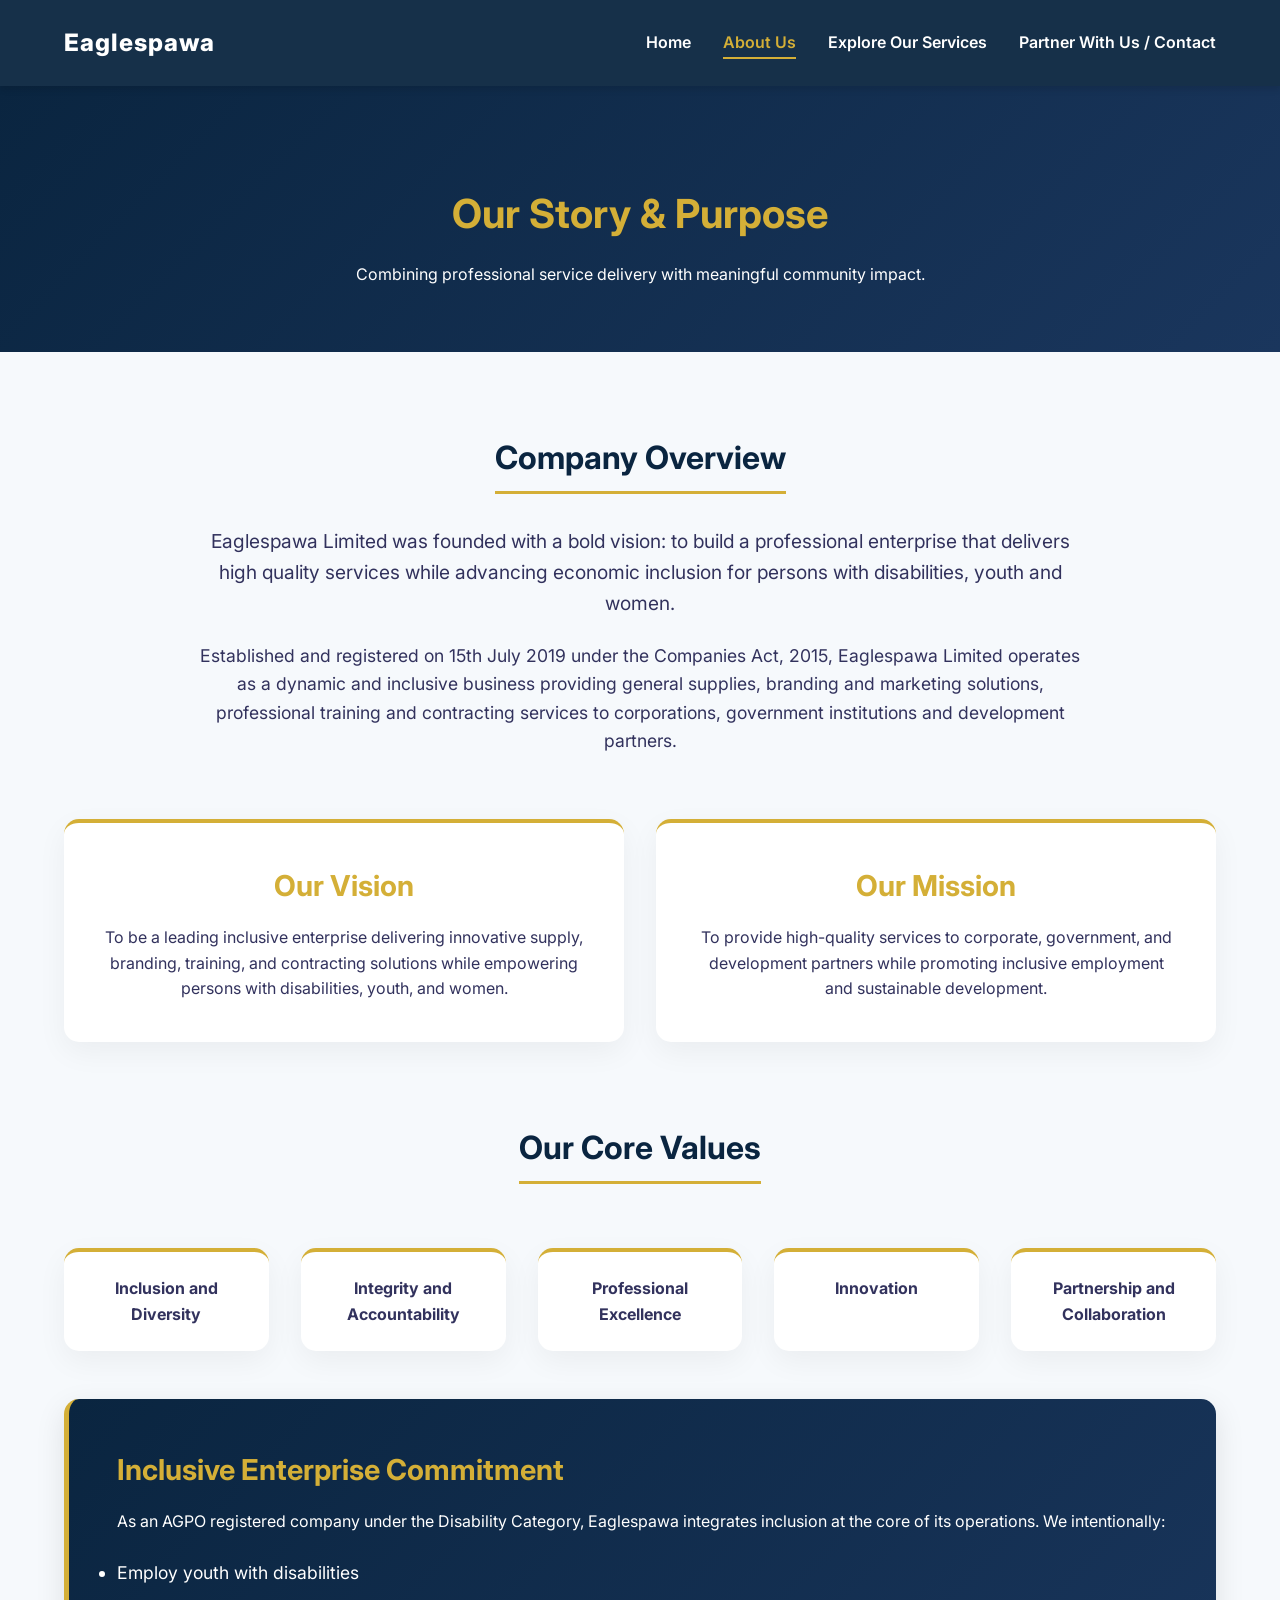
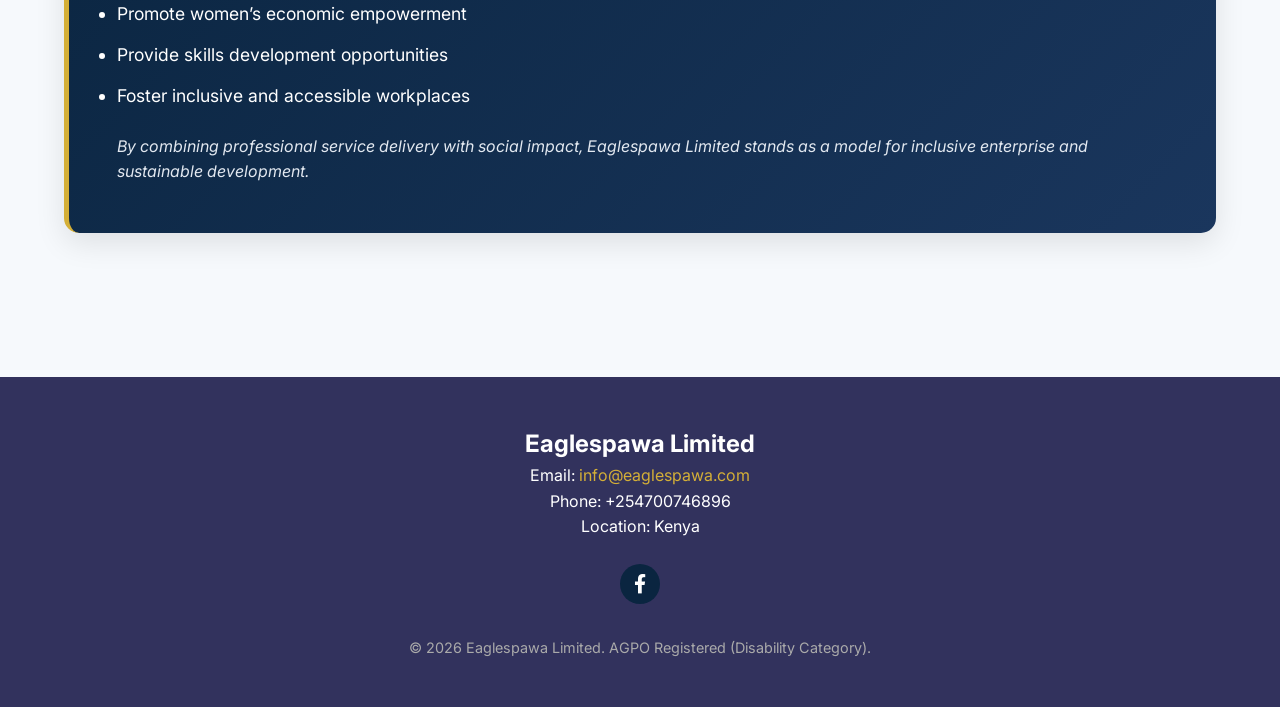
==== about.html @ 064020d7 "Update about.html" ====
<!DOCTYPE html>
<html lang="en">
<head>

    <!-- Google tag (gtag.js) -->
<script async src="https://www.googletagmanager.com/gtag/js?id=G-55WJGNCTZW"></script>
<script>
  window.dataLayer = window.dataLayer || [];
  function gtag(){dataLayer.push(arguments);}
  gtag('js', new Date());

  gtag('config', 'G-55WJGNCTZW');
</script>

    
    <meta charset="UTF-8">
    <meta name="viewport" content="width=device-width, initial-scale=1.0">
    <title>About Us | Eaglespawa Limited</title>
    <link rel="stylesheet" href="styles.css">
    <link rel="stylesheet" href="https://cdnjs.cloudflare.com/ajax/libs/font-awesome/6.0.0/css/all.min.css">
</head>
<body>

    <header>
        <nav>
            <a href="index.html" class="logo">Eaglespawa</a>
            <div class="menu-toggle" id="mobile-menu">☰</div>
            <ul class="nav-links" id="nav-links">
                <li><a href="index.html">Home</a></li>
                <li><a href="about.html">About Us</a></li>
                <li><a href="services.html">Explore Our Services</a></li>
                <li><a href="contact.html">Partner With Us / Contact</a></li>
            </ul>
        </nav>
    </header>

    <section class="page-header">
        <h1>Our Story & Purpose</h1>
        <p>Combining professional service delivery with meaningful community impact.</p>
    </section>

    <section class="section">
        <div style="max-width: 900px; margin: auto; text-align: center;">
            <h2 class="service-category-title">Company Overview</h2>
            <p style="font-size: 1.2rem; margin-bottom: 1.5rem;">Eaglespawa Limited was founded with a bold vision: to build a professional enterprise that delivers high quality services while advancing economic inclusion for persons with disabilities, youth and women.</p>
            <p style="font-size: 1.1rem; color: var(--dark-grey);">Established and registered on 15th July 2019 under the Companies Act, 2015, Eaglespawa Limited operates as a dynamic and inclusive business providing general supplies, branding and marketing solutions, professional training and contracting services to corporations, government institutions and development partners.</p>
        </div>

        <div class="grid" style="margin-top: 4rem;">
            <div class="card" style="text-align: center;">
                <h3 style="font-size: 1.8rem; color: var(--accent-gold);">Our Vision</h3>
                <p>To be a leading inclusive enterprise delivering innovative supply, branding, training, and contracting solutions while empowering persons with disabilities, youth, and women.</p>
            </div>
            <div class="card" style="text-align: center;">
                <h3 style="font-size: 1.8rem; color: var(--accent-gold);">Our Mission</h3>
                <p>To provide high-quality services to corporate, government, and development partners while promoting inclusive employment and sustainable development.</p>
            </div>
        </div>

        <div style="margin-top: 5rem; text-align: center;">
            <h2 class="service-category-title">Our Core Values</h2>
            <div class="grid" style="grid-template-columns: repeat(auto-fit, minmax(200px, 1fr)); margin-top: 2rem;">
                <div class="card" style="padding: 1.5rem;"><strong>Inclusion and Diversity</strong></div>
                <div class="card" style="padding: 1.5rem;"><strong>Integrity and Accountability</strong></div>
                <div class="card" style="padding: 1.5rem;"><strong>Professional Excellence</strong></div>
                <div class="card" style="padding: 1.5rem;"><strong>Innovation</strong></div>
                <div class="card" style="padding: 1.5rem;"><strong>Partnership and Collaboration</strong></div>
            </div>
        </div>

        <div class="commitment-box">
            <h3>Inclusive Enterprise Commitment</h3>
            <p style="margin-bottom: 1.5rem;">As an AGPO registered company under the Disability Category, Eaglespawa integrates inclusion at the core of its operations. We intentionally:</p>
            <ul>
                <li> Employ youth with disabilities</li>
                <li> Promote women’s economic empowerment</li>
                <li> Provide skills development opportunities</li>
                <li> Foster inclusive and accessible workplaces</li>
            </ul>
            <p style="margin-top: 1.5rem; font-style: italic; color: #E2E8F0;">By combining professional service delivery with social impact, Eaglespawa Limited stands as a model for inclusive enterprise and sustainable development.</p>
        </div>
    </section>

    <footer>
        <h2>Eaglespawa Limited</h2>
        <p>Email: <a href="mailto:info@eaglespawa.com?subject=Inquiry%20from%20Website">info@eaglespawa.com</a></p>
        <p>Phone: +254700746896</p>
        <p>Location: Kenya</p>


        <div class="social-links">
            <a href="https://www.facebook.com/people/Eagles-pawa-limited/61579534235119/?mibextid=rS40aB7S9Ucbxw6v" target="_blank" title="Follow us on Facebook">
                <i class="fab fa-facebook-f"></i>
            </a>
        </div>


        
        <p style="margin-top: 2rem; font-size: 0.9rem; color: #aaa;">&copy; 2026 Eaglespawa Limited. AGPO Registered (Disability Category).</p>
    </footer>

    <script src="script.js"></script>
</body>
</html>
---- styles.css ----
/* Google Fonts for a modern, clean look */
@import url('https://fonts.googleapis.com/css2?family=Inter:wght@300;400;600;800&display=swap');

/* Color Variables */
:root {
    --primary-blue: #0A2540; /* Deep futuristic blue */
    --accent-gold: #D4AF37; /* Elegant gold */
    --light-grey: #F6F9FC;
    --dark-grey: #32325D;
    --white: #FFFFFF;
    --transition-speed: 0.4s;
}

* {
    margin: 0;
    padding: 0;
    box-sizing: border-box;
    font-family: 'Inter', sans-serif;
}

body {
    background-color: var(--light-grey);
    color: var(--dark-grey);
    line-height: 1.6;
    /* Smooth fade-in for page loads */
    animation: fadeIn 0.8s ease-in-out; 
}

@keyframes fadeIn {
    from { opacity: 0; transform: translateY(10px); }
    to { opacity: 1; transform: translateY(0); }
}

/* Navigation Bar */
header {
    background: rgba(10, 37, 64, 0.95); /* Glassmorphism effect */
    backdrop-filter: blur(10px);
    position: sticky;
    top: 0;
    width: 100%;
    z-index: 1000;
    box-shadow: 0 4px 6px rgba(0,0,0,0.1);
}

nav {
    display: flex;
    justify-content: space-between;
    align-items: center;
    padding: 1.5rem 5%;
    max-width: 1400px;
    margin: auto;
}

.logo {
    color: var(--white);
    font-size: 1.5rem;
    font-weight: 800;
    text-decoration: none;
    letter-spacing: 1px;
}

.logo span {
    color: var(--accent-gold);
}

.nav-links {
    list-style: none;
    display: flex;
    gap: 2rem;
}

.nav-links a {
    color: var(--white);
    text-decoration: none;
    font-weight: 600;
    transition: color var(--transition-speed);
}

.nav-links a:hover {
    color: var(--accent-gold);
}


/* Navigation Active State */
.nav-links a.active {
    color: var(--accent-gold);
    border-bottom: 2px solid var(--accent-gold);
    padding-bottom: 5px;
}

/* Ensure links don't jump when the border is added */
.nav-links a {
    border-bottom: 2px solid transparent;
    transition: all var(--transition-speed);
}



.menu-toggle {
    display: none;
    color: var(--white);
    font-size: 1.5rem;
    cursor: pointer;
}

/* Hero Section */
.hero {
    background: linear-gradient(135deg, var(--primary-blue) 0%, #1A365D 100%);
    color: var(--white);
    text-align: center;
    padding: 8rem 5% 6rem;
    clip-path: polygon(0 0, 100% 0, 100% 90%, 0 100%); /* Futuristic slant */
}

.hero h1 {
    font-size: 3rem;
    font-weight: 800;
    margin-bottom: 1.5rem;
    color: var(--white);
}

.hero p {
    font-size: 1.2rem;
    max-width: 800px;
    margin: 0 auto 2rem;
    color: #E2E8F0;
}

.btn {
    display: inline-block;
    padding: 1rem 2.5rem;
    background-color: var(--accent-gold);
    color: var(--primary-blue);
    text-decoration: none;
    font-weight: 800;
    border-radius: 50px;
    transition: all var(--transition-speed);
    box-shadow: 0 4px 15px rgba(212, 175, 55, 0.4);
}

.btn:hover {
    transform: translateY(-3px);
    box-shadow: 0 6px 20px rgba(212, 175, 55, 0.6);
}

/* Sections & Cards */
.section {
    padding: 5rem 5%;
    max-width: 1400px;
    margin: auto;
}

.grid {
    display: grid;
    grid-template-columns: repeat(auto-fit, minmax(300px, 1fr));
    gap: 2rem;
    margin-top: 3rem;
}

.card {
    background: var(--white);
    padding: 2.5rem;
    border-radius: 15px;
    box-shadow: 0 10px 30px rgba(0,0,0,0.05);
    transition: transform var(--transition-speed);
    border-top: 4px solid var(--accent-gold);
}

.card:hover {
    transform: translateY(-10px);
}

.card h3 {
    color: var(--primary-blue);
    margin-bottom: 1rem;
}

/* Footer */
footer {
    background-color: var(--dark-grey);
    color: var(--white);
    text-align: center;
    padding: 3rem 5%;
    margin-top: 4rem;
}

footer a {
    color: var(--accent-gold);
    text-decoration: none;
}

/* Mobile Responsiveness */
@media (max-width: 768px) {
    .nav-links {
        display: none;
        flex-direction: column;
        position: absolute;
        top: 100%;
        left: 0;
        width: 100%;
        background: var(--primary-blue);
        padding: 2rem 0;
        text-align: center;
    }
    .nav-links.active {
        display: flex;
    }
    .menu-toggle {
        display: block;
    }
    .hero h1 {
        font-size: 2rem;
    }
}




/* --- Services Page Specific Styles --- */
.page-header {
    background: linear-gradient(135deg, var(--primary-blue) 0%, #1A365D 100%);
    color: var(--white);
    text-align: center;
    padding: 6rem 5% 4rem;
}

.page-header h1 {
    font-size: 2.5rem;
    color: var(--accent-gold);
    margin-bottom: 1rem;
}

.service-category {
    margin-bottom: 5rem;
}

.service-category-title {
    font-size: 2rem;
    color: var(--primary-blue);
    margin-bottom: 2rem;
    border-bottom: 3px solid var(--accent-gold);
    display: inline-block;
    padding-bottom: 0.5rem;
}

.service-card {
    background: var(--white);
    padding: 2rem;
    border-radius: 12px;
    box-shadow: 0 8px 25px rgba(0,0,0,0.04);
    border: 1px solid #E2E8F0;
    transition: all var(--transition-speed);
}

.service-card:hover {
    transform: translateY(-5px);
    box-shadow: 0 12px 30px rgba(10, 37, 64, 0.1);
    border-color: var(--accent-gold);
}

.service-card h3 {
    color: var(--primary-blue);
    font-size: 1.4rem;
    margin-bottom: 1.5rem;
    display: flex;
    align-items: center;
    gap: 10px;
}

.service-card ul {
    list-style: none;
}

.service-card ul li {
    position: relative;
    padding-left: 1.5rem;
    margin-bottom: 0.8rem;
    color: var(--dark-grey);
    font-size: 0.95rem;
}

.service-card ul li::before {
    content: '▹';
    position: absolute;
    left: 0;
    color: var(--accent-gold);
    font-weight: bold;
    font-size: 1.2rem;
    top: -2px;
}




/* --- About & Contact Page Specific Styles --- */
.commitment-box {
    background: linear-gradient(135deg, var(--primary-blue) 0%, #1A365D 100%);
    color: var(--white);
    padding: 3rem;
    border-radius: 15px;
    margin-top: 3rem;
    box-shadow: 0 10px 30px rgba(0,0,0,0.1);
    border-left: 5px solid var(--accent-gold);
}

.commitment-box h3 {
    color: var(--accent-gold);
    margin-bottom: 1rem;
    font-size: 1.8rem;
}

.commitment-box ul li {
    margin-bottom: 0.8rem;
    font-size: 1.1rem;
}

/* Contact Form */
.contact-container {
    display: grid;
    grid-template-columns: repeat(auto-fit, minmax(300px, 1fr));
    gap: 3rem;
    background: var(--white);
    padding: 3rem;
    border-radius: 15px;
    box-shadow: 0 8px 25px rgba(0,0,0,0.04);
}

.contact-info h3 {
    color: var(--primary-blue);
    margin-bottom: 1.5rem;
}

.contact-info p {
    margin-bottom: 1rem;
    font-size: 1.1rem;
    display: flex;
    align-items: center;
    gap: 10px;
}

.contact-info p strong {
    color: var(--accent-gold);
}

.contact-form {
    display: flex;
    flex-direction: column;
    gap: 1.5rem;
}

.contact-form input,
.contact-form textarea {
    width: 100%;
    padding: 1rem;
    border: 1px solid #E2E8F0;
    border-radius: 8px;
    background: var(--light-grey);
    font-size: 1rem;
    color: var(--dark-grey);
    transition: all var(--transition-speed);
    font-family: 'Inter', sans-serif;
}

.contact-form input:focus,
.contact-form textarea:focus {
    outline: none;
    border-color: var(--accent-gold);
    box-shadow: 0 0 0 3px rgba(212, 175, 55, 0.2);
    background: var(--white);
}

.contact-form button {
    cursor: pointer;
    border: none;
    font-size: 1.1rem;
}



/* --- Social Media Links --- */
.social-links {
    margin-top: 1.5rem;
}

.social-links a {
    display: inline-block;
    color: var(--white);
    background-color: var(--primary-blue);
    width: 40px;
    height: 40px;
    line-height: 40px;
    border-radius: 50%;
    font-size: 1.2rem;
    transition: all var(--transition-speed);
    text-decoration: none;
}

.social-links a:hover {
    background-color: var(--accent-gold);
    color: var(--primary-blue);
    transform: translateY(-3px);
    box-shadow: 0 5px 15px rgba(212, 175, 55, 0.4);
}
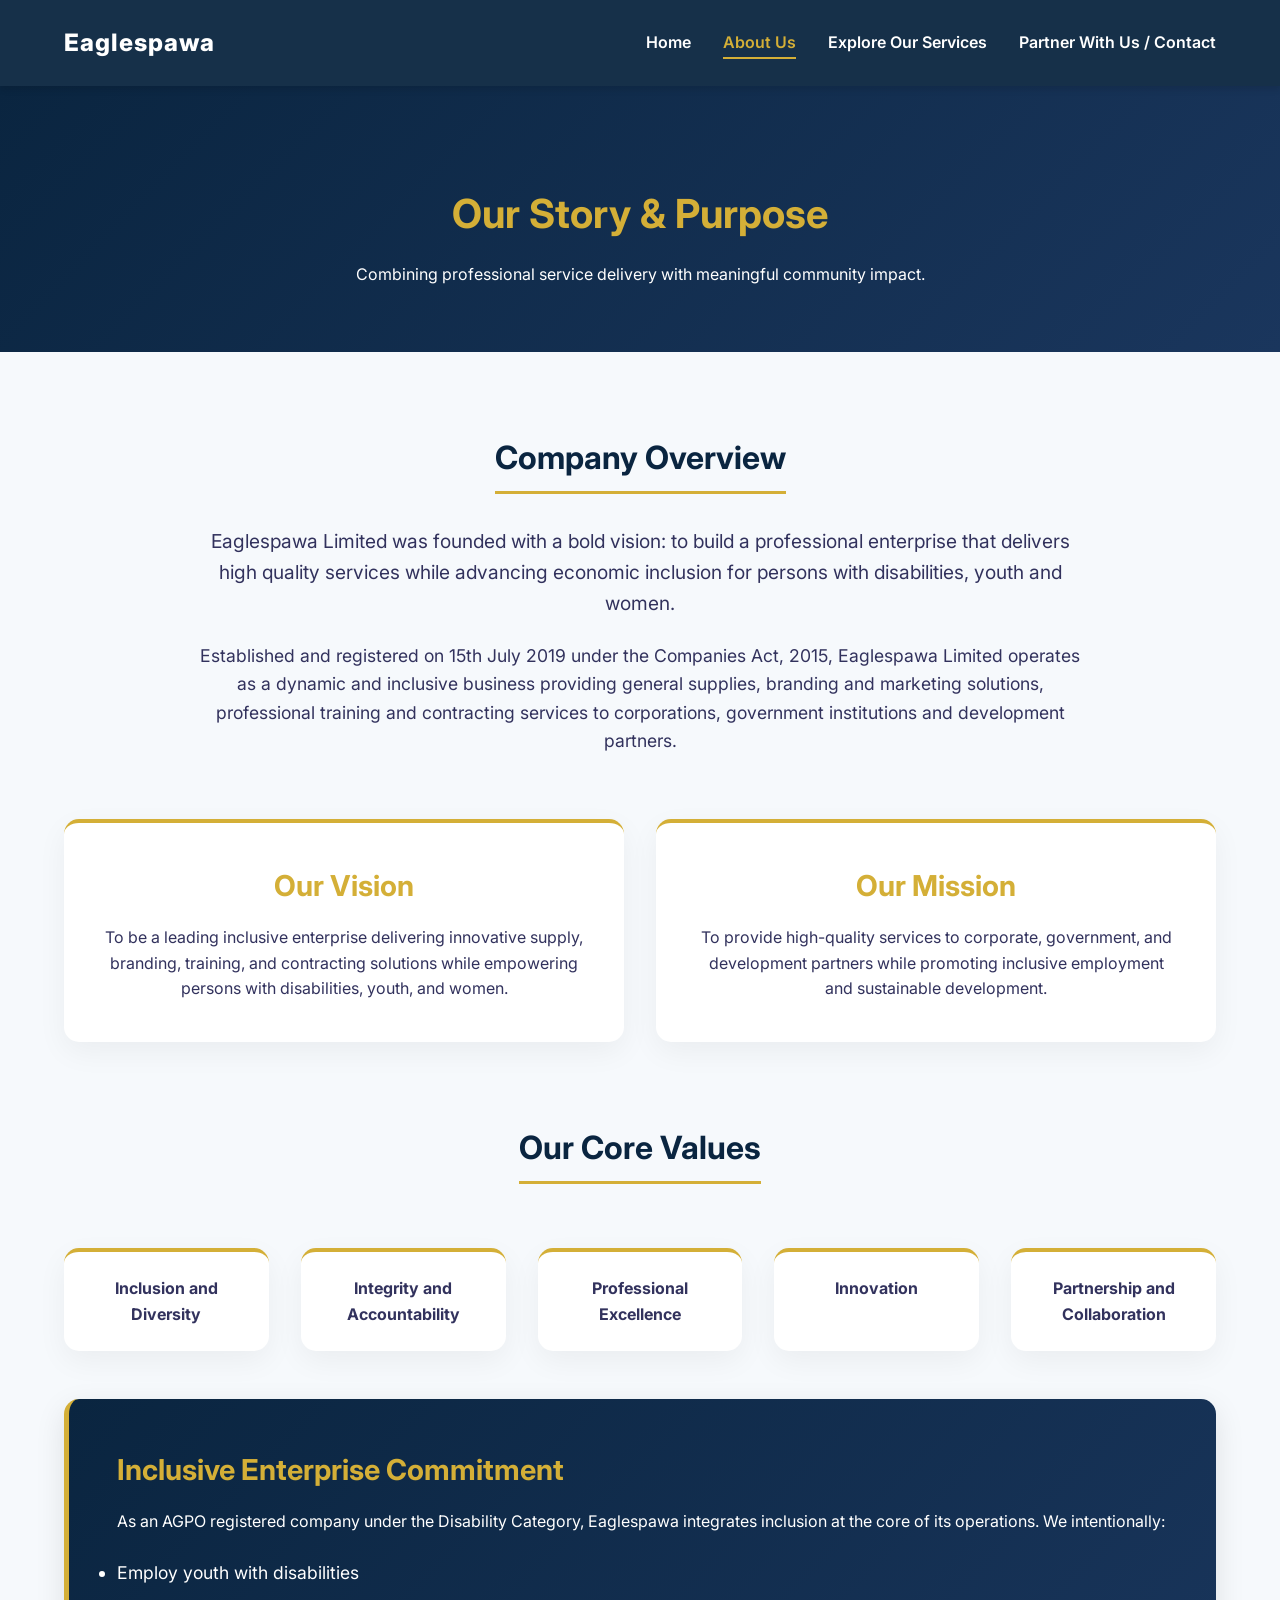
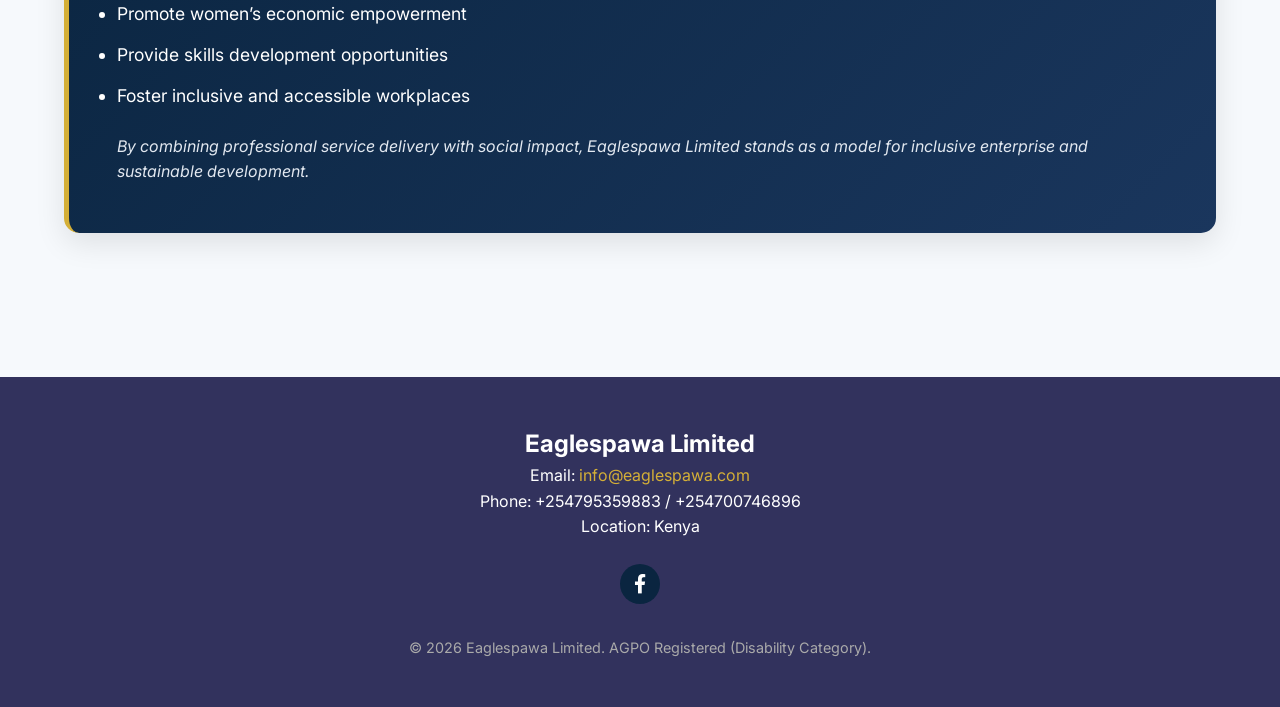
==== commit 55a50787: "Update about.html" ====
--- a/about.html
+++ b/about.html
@@ -16,6 +16,7 @@
     <meta charset="UTF-8">
     <meta name="viewport" content="width=device-width, initial-scale=1.0">
     <title>About Us | Eaglespawa Limited</title>
+    <link rel="icon" type="image/png" href="favicon.png">
     <link rel="stylesheet" href="styles.css">
     <link rel="stylesheet" href="https://cdnjs.cloudflare.com/ajax/libs/font-awesome/6.0.0/css/all.min.css">
 </head>
@@ -84,7 +85,7 @@
     <footer>
         <h2>Eaglespawa Limited</h2>
         <p>Email: <a href="mailto:info@eaglespawa.com?subject=Inquiry%20from%20Website">info@eaglespawa.com</a></p>
-        <p>Phone: +254700746896</p>
+        <p>Phone: +254795359883 / +254700746896</p>
         <p>Location: Kenya</p>
 
 
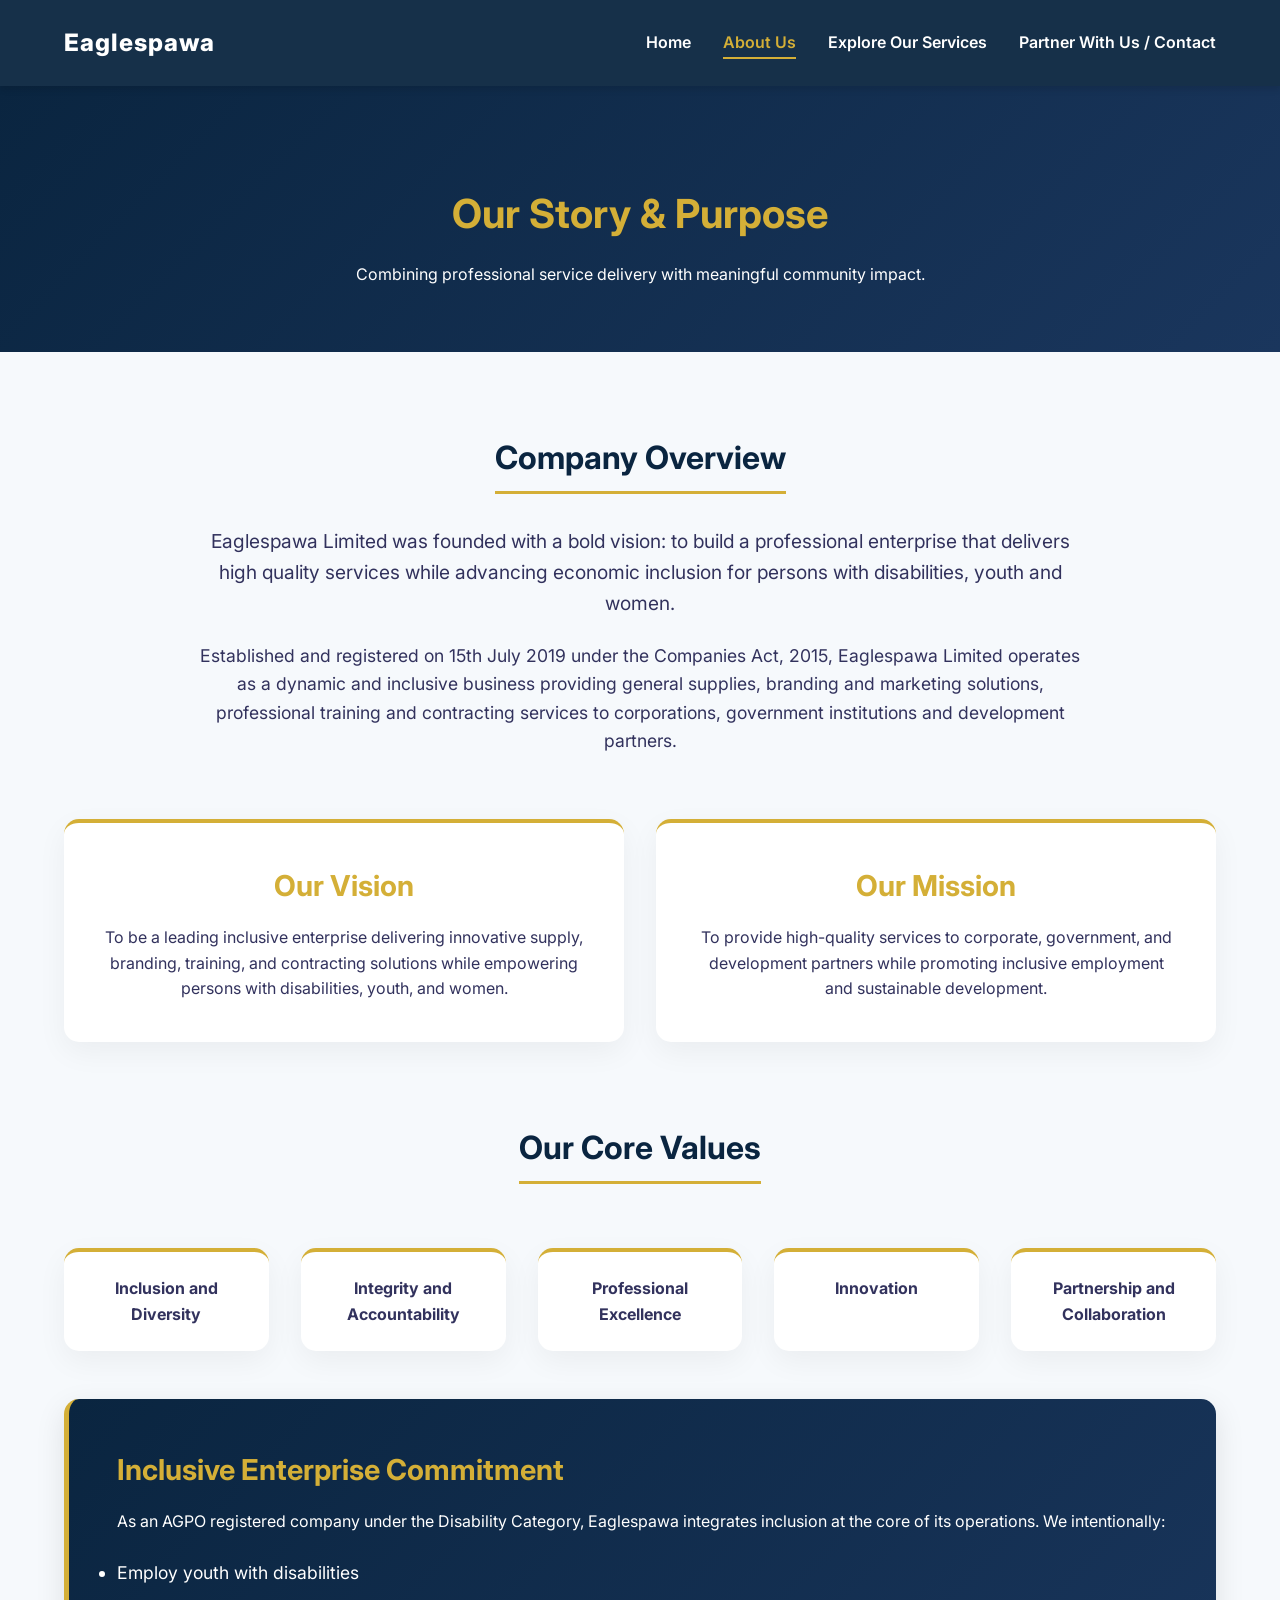
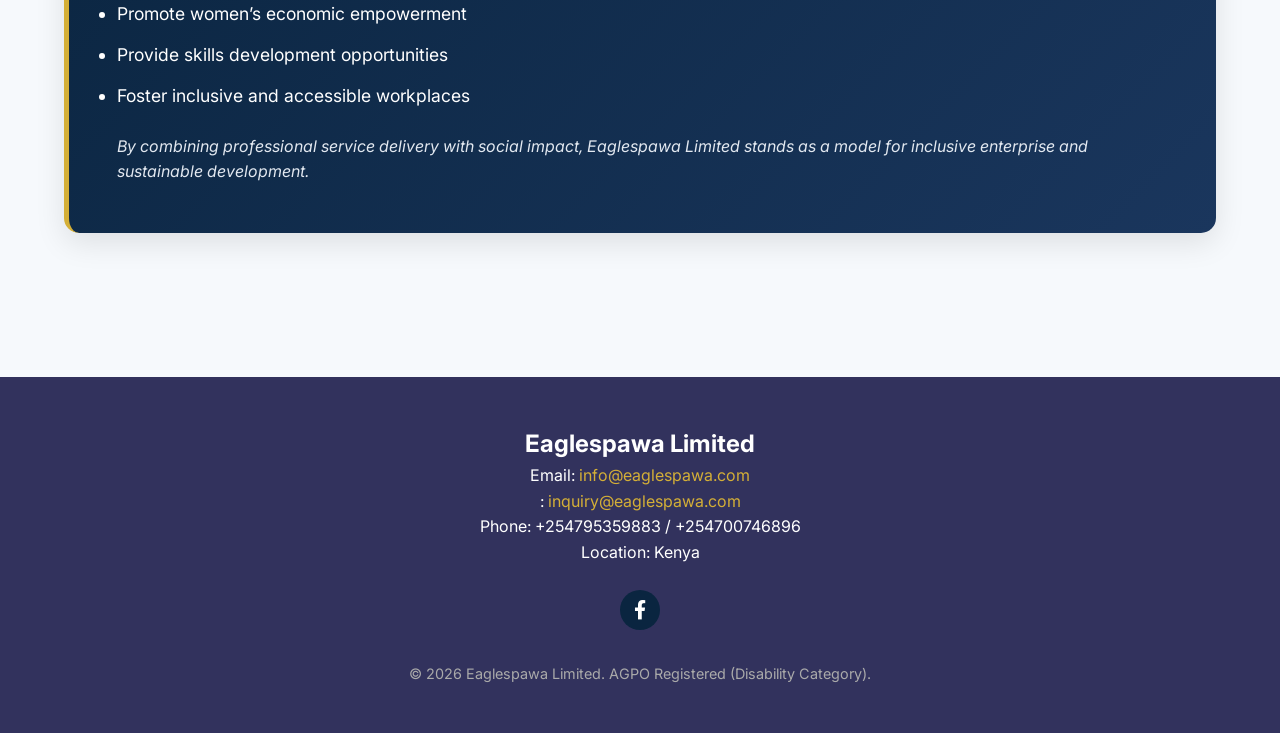
==== commit d9cd6aa4: "Update about.html" ====
--- a/about.html
+++ b/about.html
@@ -16,7 +16,7 @@
     <meta charset="UTF-8">
     <meta name="viewport" content="width=device-width, initial-scale=1.0">
     <title>About Us | Eaglespawa Limited</title>
-    <link rel="icon" type="image/png" href="favicon.png">
+    <link rel="icon" type="image/jpeg" href="icon.jpeg">
     <link rel="stylesheet" href="styles.css">
     <link rel="stylesheet" href="https://cdnjs.cloudflare.com/ajax/libs/font-awesome/6.0.0/css/all.min.css">
 </head>
@@ -85,6 +85,7 @@
     <footer>
         <h2>Eaglespawa Limited</h2>
         <p>Email: <a href="mailto:info@eaglespawa.com?subject=Inquiry%20from%20Website">info@eaglespawa.com</a></p>
+        <p>     : <a href="mailto:inquiry@eaglespawa.com?subject=Inquiry%20from%20website">inquiry@eaglespawa.com</a></p>
         <p>Phone: +254795359883 / +254700746896</p>
         <p>Location: Kenya</p>
 
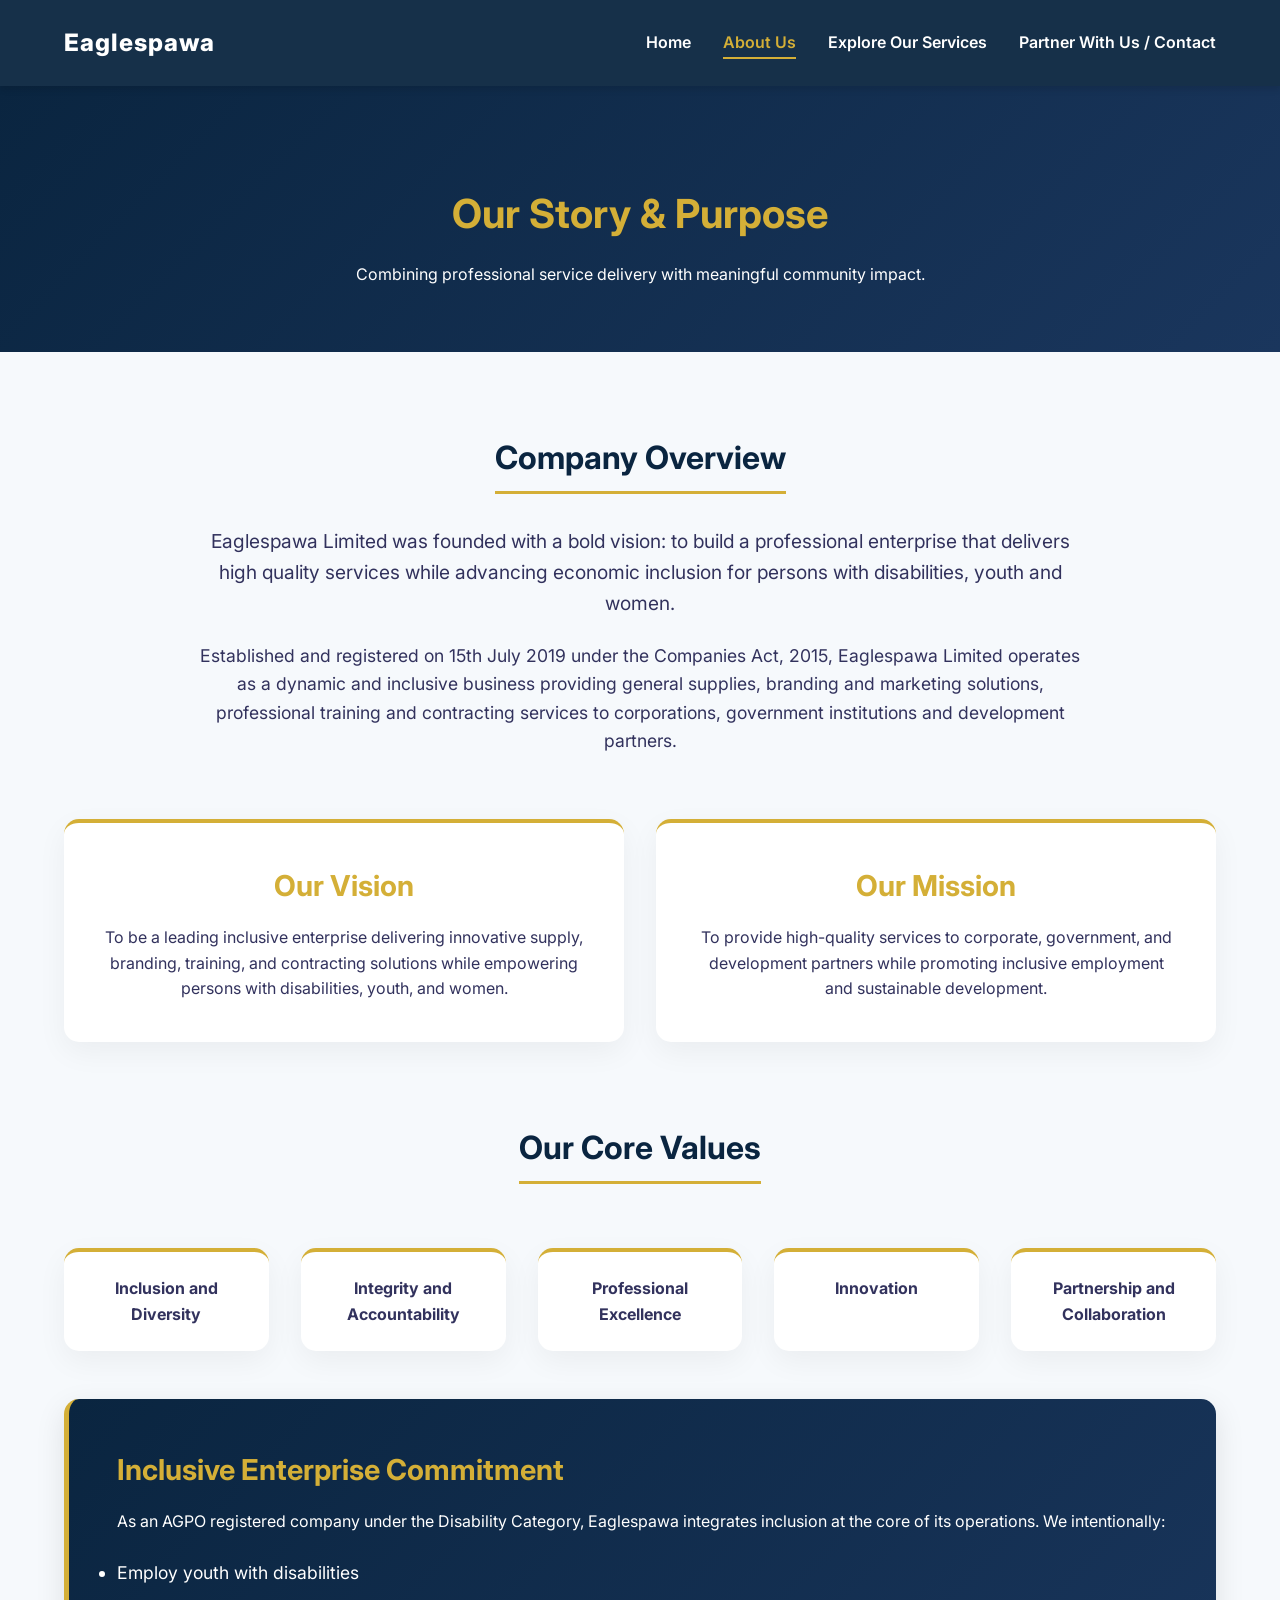
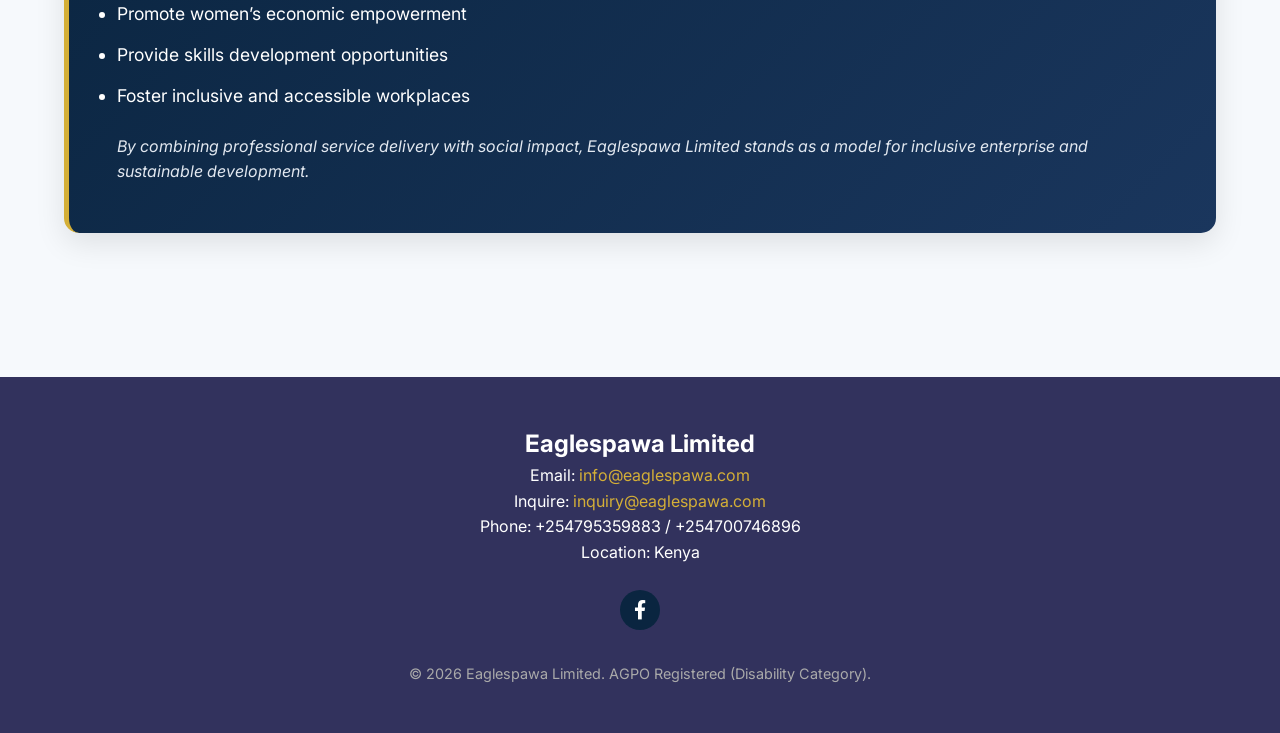
==== commit 76ed8426: "Update about.html" ====
--- a/about.html
+++ b/about.html
@@ -85,7 +85,7 @@
     <footer>
         <h2>Eaglespawa Limited</h2>
         <p>Email: <a href="mailto:info@eaglespawa.com?subject=Inquiry%20from%20Website">info@eaglespawa.com</a></p>
-        <p>     : <a href="mailto:inquiry@eaglespawa.com?subject=Inquiry%20from%20website">inquiry@eaglespawa.com</a></p>
+        <p>Inquire: <a href="mailto:inquiry@eaglespawa.com?subject=Inquiry%20from%20website">inquiry@eaglespawa.com</a></p>
         <p>Phone: +254795359883 / +254700746896</p>
         <p>Location: Kenya</p>
 
